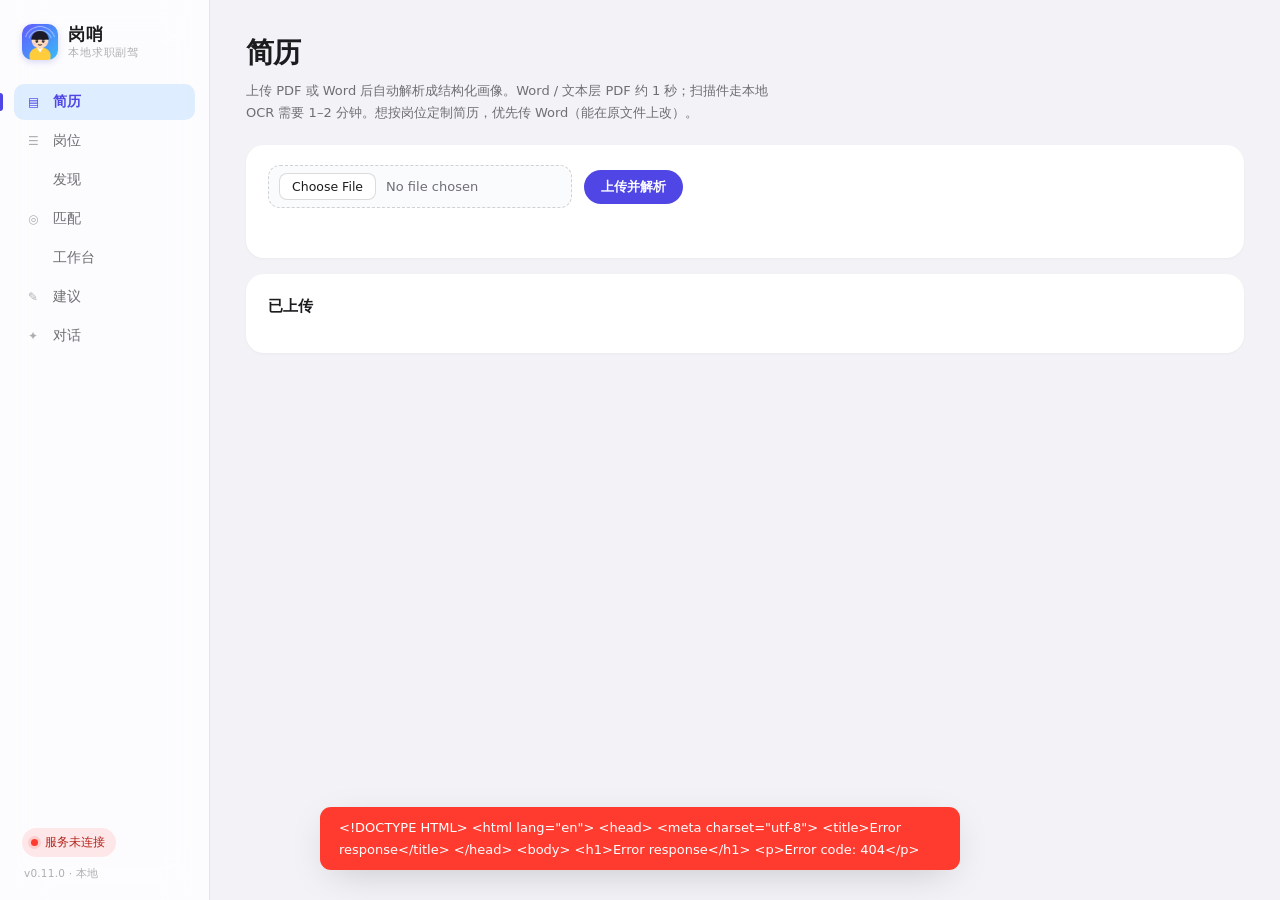
==== backend/static/index.html @ 279721a5 "feat: 改名「岗哨」，换品牌形象与配色 原来的「求职助手 / 本地求职 Agent」是功能说明不是名字，左下角还把构建标记 整行铺出来，看起来像调试输出漏到了界面上。这次是一次品牌收口。  一、名" ====
<!DOCTYPE html>
<html lang="zh-CN">
<head>
<meta charset="utf-8">
<meta name="viewport" content="width=device-width, initial-scale=1">
<title>岗哨 · 本地求职副驾</title>
<link rel="icon" href="./logo96.png" type="image/png">
<link rel="stylesheet" href="./style.css?v=20261026d">
</head>
<body>

<div class="app">

  <aside class="sidebar">
    <div class="brand">
      <img class="brand-logo" src="./logo96.png" alt="岗哨" width="36" height="36">
      <span class="brand-name">
        <span class="brand-text">岗哨</span>
        <span class="brand-sub">本地求职副驾</span>
      </span>
    </div>
    <nav class="tabs">
      <button class="tab active" data-view="resumes">简历</button>
      <button class="tab" data-view="jobs">岗位</button>
      <button class="tab" data-view="radar">发现</button>
      <button class="tab" data-view="match">匹配</button>
      <button class="tab" data-view="workbench">工作台</button>
      <button class="tab" data-view="review">建议</button>
      <button class="tab" data-view="chat">对话</button>
    </nav>
    <div class="sidebar-foot">
      <div class="health" id="health" title="本地服务与数据状态">检查中</div>
      <div class="ver" id="build-tag"></div>
    </div>
  </aside>

  <main>

    <!-- 简历 -->
    <section class="view active" id="view-resumes">
      <header class="page-head">
        <h1>简历</h1>
        <p>上传 PDF 或 Word 后自动解析成结构化画像。Word / 文本层 PDF 约 1 秒；扫描件走本地 OCR 需要 1–2 分钟。想按岗位定制简历，优先传 Word（能在原文件上改）。</p>
      </header>

      <div class="panel">
        <div class="row">
          <input type="file" id="resume-file" accept=".pdf,.docx">
          <button id="btn-upload" class="primary">上传并解析</button>
        </div>
        <p class="status" id="upload-status"></p>
      </div>

      <div class="panel">
        <div class="panel-head">
          <h2>已上传</h2>
          <span class="count" id="resume-count"></span>
        </div>
        <div class="list" id="resume-list"></div>
      </div>
    </section>

    <!-- 岗位 -->
    <section class="view" id="view-jobs">
      <header class="page-head">
        <h1>岗位</h1>
        <p>粘贴 JD 全文即可，<b>不需要安装任何扩展</b>。后端会抽取硬约束字段与必备/加分技能，并把站内推荐链接之类的页面噪声清掉。</p>
      </header>

      <div class="panel" id="jobs-onboard" hidden>
        <div class="panel-head">
          <h2>两种录入方式，选一种就行</h2>
        </div>
        <p class="hint"><b>不装扩展</b>：在招聘网站打开岗位详情页，Ctrl+A 全选 → Ctrl+C 复制 → 粘到下面。全程功能完整，只是每条岗位多两步操作。</p>
        <p class="hint"><b>装了扩展</b>：岗位页点一下自动抓取；还能把 HR 聊天记录自动同步到工作台，不用手动开面板。扩展只读页面，不会替你发送任何消息。</p>
        <div class="row" style="margin-top:12px">
          <button class="small" id="btn-onboard-ok">知道了，不再提示</button>
        </div>
      </div>

      <div class="panel">
        <textarea id="jd-text" rows="7" placeholder="粘贴岗位描述全文：岗位名称、城市、工作性质、职责与任职要求…"></textarea>
        <div class="row">
          <button id="btn-ingest" class="primary">解析并入库</button>
        </div>
        <p class="status" id="ingest-status"></p>
      </div>

      <div class="panel">
        <div class="panel-head">
          <h2>岗位库</h2>
          <span class="count" id="job-count"></span>
          <label class="sort-control">按哪份简历
            <select id="job-sort-resume">
              <option value="">不排序</option>
            </select>
          </label>
          <label class="sort-control">排序方式
            <select id="job-sort-mode">
              <option value="score">分数降序</option>
              <option value="decision">通过优先</option>
            </select>
          </label>
        </div>
        <div class="platform-bar" id="platform-bar"></div>
        <div class="list" id="job-list"></div>
      </div>
    </section>

    <!-- 发现：先判断进不进得去，再谈值不值得去 -->
    <section class="view" id="view-radar">
      <header class="page-head">
        <h1>发现</h1>
        <p>先按届别、学历、经验、通勤把你进不去的岗位整批摘掉，再在公司质量、技能匹配、距离三轴上排。所以这里第一批结果通常很少 —— 那说明的是采集方向，不是筛选坏了。</p>
      </header>

      <div id="radar-verdict"></div>

      <div class="panel auto-panel">
        <div class="panel-head"><h2>自动发现 / 消息监控</h2><span class="count">在浏览器扩展里</span></div>
        <div class="auto-grid">
          <div class="auto-item">
            <div class="auto-title">一键发现岗位</div>
            <p class="auto-desc">点浏览器工具栏的「求」→ 粘一次平台搜索结果页网址 → 「开始发现」。之后它会照下面这份关键词清单逐个搜索、翻页、入库，全程在后台标签页里跑。</p>
          </div>
          <div class="auto-item">
            <div class="auto-title">HR 消息监控</div>
            <p class="auto-desc">在同一个弹窗里填一次聊天页网址（如 <code>zhipin.com/web/geek/chat</code>），勾上「每 10 分钟检查」。只有 HR 真的发了新消息才弹通知——你自己发的不算。</p>
          </div>
        </div>
        <p class="hint">两件事都必须开一个后台标签页才能做：平台的消息和搜索结果都在登录态 + 客户端渲染之后的 DOM 里，没有可直接调用的接口。标签页不抢焦点，跑完自动关闭。</p>
      </div>

      <div class="panel" id="radar-plan-panel">
        <div class="panel-head">
          <h2>该搜什么</h2>
          <span class="count" id="radar-plan-stage"></span>
        </div>
        <div id="radar-plan-body"><div class="empty">加载中…</div></div>
      </div>

      <div class="panel">
        <div class="panel-head">
          <h2>候选池</h2>
          <span class="count" id="radar-count"></span>
          <label class="check" style="margin-left:auto">
            <input type="checkbox" id="radar-show-blocked"> 显示已排除
          </label>
        </div>
        <div class="list" id="radar-list"><div class="empty">加载中…</div></div>
      </div>

      <div class="panel">
        <div class="panel-head">
          <h2>筛选口径</h2>
          <span class="count">改完点保存，候选池立刻重排</span>
        </div>
        <div class="form-block">
          <span class="form-label">档位</span>
          <div class="form-controls">
            <label class="field">求职阶段
              <select id="radar-stage">
                <option value="internship">实习优先</option>
                <option value="campus">校招优先</option>
                <option value="both">两者都要</option>
              </select>
            </label>
            <label class="field">城市
              <input id="radar-cities" size="18" placeholder="佛山,广州">
            </label>
            <label class="field">届别
              <input id="radar-year" type="number" size="8" placeholder="2028">
            </label>
            <label class="field">学历
              <select id="radar-edu">
                <option value="本科">本科</option>
                <option value="大专">大专</option>
                <option value="硕士">硕士</option>
              </select>
            </label>
            <label class="check"><input type="checkbox" id="radar-outsourcing"> 接受外包</label>
          </div>
        </div>
        <div class="form-actions">
          <button id="btn-radar-save" class="primary">保存口径</button>
          <button id="btn-radar-refresh">重新扫描</button>
          <span class="hint" style="margin:0">届别与学历留空时自动取主简历的值。</span>
        </div>
        <p class="status" id="radar-status"></p>
      </div>
    </section>

    <!-- 匹配 -->
    <section class="view" id="view-match">
      <header class="page-head">
        <h1>匹配</h1>
        <p>硬约束（学历 / 城市 / 工作性质 / 必备技能）先过滤，通过的才排序。否决项不会被加分抵消。</p>
      </header>

      <div class="panel">
        <div class="form-block">
          <span class="form-label">条件</span>
          <div class="form-controls">
            <label class="field">简历
              <select id="match-resume"></select>
            </label>
            <label class="field">期望城市
              <input id="match-cities" placeholder="北京,杭州" size="14">
            </label>
          </div>
        </div>
        <div class="form-block">
          <span class="form-label">偏好</span>
          <div class="form-controls">
            <label class="check"><input type="checkbox" id="match-relocation"> 接受异地</label>
            <label class="check"><input type="checkbox" id="match-outsourcing" checked> 接受外包</label>
            <label class="check"><input type="checkbox" id="match-internship"> 接受实习</label>
            <label class="check"><input type="checkbox" id="match-rejected"> 显示被否决</label>
          </div>
        </div>
        <div class="form-actions">
          <button id="btn-match" class="primary">开始匹配</button>
          <button id="btn-relax">放宽约束看看</button>
          <span class="hint" style="margin:0">期望城市留空时，按简历推断的当前城市判断。</span>
        </div>
        <p class="status" id="match-status"></p>
      </div>
      <div id="advice-box"></div>
      <div id="cmp-panel"></div>
      <div id="match-result"></div>
      <div id="relax-result"></div>
    </section>

    <!-- 对话 -->
    <section class="view chat-view" id="view-chat">
      <div class="chat-shell">
        <header class="chat-top">
          <div class="chat-title">
            <span class="chat-title-main">求职对话</span>
            <span class="chat-title-sub" id="chat-conv-id">新对话</span>
          </div>
          <div class="chat-top-actions">
            <div class="hist-wrap">
              <button class="link-btn" id="btn-chat-history">历史会话</button>
              <div class="hist-menu" id="chat-history-menu"></div>
            </div>
            <button class="link-btn" id="btn-chat-new">＋ 新对话</button>
          </div>
        </header>

        <div class="chat-scroll" id="chat-scroll">
          <div class="chat-msgs" id="chat-msgs"></div>
          <div class="chat-empty" id="chat-empty">
            <img class="chat-empty-mark" src="./logo96.png" alt="">
            <h2>想找什么样的工作？</h2>
            <p>说方向、城市和偏好，我会挑简历、检索岗位、算匹配，再告诉你怎么改、去哪投。</p>
            <div class="chat-samples" id="chat-samples">
              <button data-sample="我想找 AI Agent 方向的后端开发，目标城市深圳">找 AI Agent 方向的后端岗</button>
              <button data-sample="看一下我现在的简历适合投什么岗位">看看我的简历适合投什么</button>
              <button data-sample="佛山有哪些 Java 后端岗位">佛山有哪些 Java 岗位</button>
              <button data-sample="我投这个方向还差什么">我投这个方向还差什么</button>
            </div>
          </div>
        </div>

        <div class="chat-composer">
          <div class="composer-box">
            <textarea id="chat-input" rows="1" placeholder="描述你想找的工作…"></textarea>
            <button id="btn-chat-send" class="send-btn" title="发送">↑</button>
          </div>
          <div class="composer-foot">Enter 发送 · Shift+Enter 换行 · 数据不出本机</div>
        </div>
      </div>
    </section>

    <!-- 工作台：一个岗位的所有动作都在这一页 -->
    <section class="view" id="view-workbench">
      <header class="page-head">
        <h1>岗位工作台</h1>
        <p>一个岗位的所有动作都在这一页：匹配结论、投递前判断、定制简历、沟通记录。</p>
      </header>

      <div class="panel">
        <div class="row wrap">
          <label class="field">选择岗位
            <select id="wb-job" style="min-width:280px"></select>
          </label>
          <label class="field">用哪份简历
            <select id="wb-resume" style="min-width:220px"></select>
          </label>
          <button id="btn-wb-load" class="primary">打开工作台</button>
        </div>
        <p class="status" id="wb-status"></p>
      </div>
      <div id="wb-stats-box"></div>
      <div id="wb-body"><div class="panel"><div class="empty">先选择一个岗位。</div></div></div>
    </section>

    <!-- 建议 -->
    <section class="view" id="view-review">
      <header class="page-head">
        <h1>建议</h1>
        <p>定向改写会复用匹配引擎算出的缺口。生成需要 20–40 秒，改写示例逐条通过事实核查，未通过的会明确标注。生成 Word 时只改文字，不重排你的版式。</p>
      </header>

      <div class="panel">
        <div class="row wrap">
          <label class="field">简历
            <select id="review-resume"></select>
          </label>
          <label class="field">目标岗位
            <select id="review-job">
              <option value="">不指定（普适体检）</option>
            </select>
          </label>
          <button id="btn-review" class="primary">生成建议</button>
        </div>
        <p class="status" id="review-status"></p>
      </div>
      <div id="review-result"></div>
    </section>

  </main>
</div>

<div class="toast" id="toast"></div>
<script src="./app.js?v=20261026d"></script>
</body>
</html>
---- backend/static/style.css ----
/* 求职助手 · 界面样式
   单用户本地工具：信息密度优先，但层次必须清楚 ——
   输入区弱化、结果区强化、状态用颜色编码，扫一眼就知道看哪里。 */

:root {
  /* iOS 系统色板：grouped background / separator / label / secondaryLabel */
  --bg: #f2f2f7;
  --card: #ffffff;
  --line: rgba(60, 60, 67, .10);
  --line-strong: rgba(60, 60, 67, .18);
  --text: #1c1c1e;
  --muted: #6e6e73;
  --faint: #aeaeb2;

  /* 品牌主色：靛蓝 → 亮紫，取自 logo 底板的渐变起点。
     原来是 iOS systemBlue，干净但没有任何识别度 —— 换掉之后
     按钮、链接、选中态与图标是同一个色系，界面才像一个产品而不是一套组件 */
  --primary: #4f46e5;
  --primary-dark: #4338ca;
  --primary-weak: rgba(79, 70, 229, .10);
  --primary-grad: linear-gradient(180deg, #635bff, #4f46e5);

  --ok: #34c759;
  --ok-weak: rgba(52, 199, 89, .13);
  --warn: #ff9500;
  --warn-weak: rgba(255, 149, 0, .13);
  --danger: #ff3b30;
  --danger-weak: rgba(255, 59, 48, .11);

  /* iOS 圆角比常规 Web 更大；阴影几乎不可见，层次靠底色差 */
  --radius: 18px;
  --radius-s: 12px;
  --shadow-s: 0 0 0 rgba(0, 0, 0, 0);
  --shadow: 0 2px 8px rgba(0, 0, 0, .04);
  --shadow-pop: 0 10px 40px -12px rgba(0, 0, 0, .22);
}

* { box-sizing: border-box; }

html, body { height: 100%; }

body {
  margin: 0;
  /* iOS grouped background 是干净的纯色，不做氛围渐变 */
  background: var(--bg);
  color: var(--text);
  font-family: -apple-system, BlinkMacSystemFont, "SF Pro Text", system-ui,
    "PingFang SC", "Microsoft YaHei", sans-serif;
  font-size: 14px;
  line-height: 1.65;
  -webkit-font-smoothing: antialiased;
}

::selection { background: rgba(99, 91, 255, .18); }

/* 细滚动条：内容区常滚动，粗滚动条很占视觉 */
::-webkit-scrollbar { width: 9px; height: 9px; }
::-webkit-scrollbar-thumb { background: #cfd2d9; border-radius: 8px; border: 2px solid transparent; background-clip: content-box; }
::-webkit-scrollbar-thumb:hover { background: #b9bdc6; border: 2px solid transparent; background-clip: content-box; }
::-webkit-scrollbar-track { background: transparent; }

/* ---------- 骨架：左侧导航 + 右侧内容 ---------- */

.app { display: flex; min-height: 100%; }

.sidebar {
  width: 210px;
  flex-shrink: 0;
  padding: 24px 14px 18px;
  /* iOS 侧栏：半透明 + 背景模糊，滚动时内容从下面透过去 */
  background: rgba(255, 255, 255, .78);
  backdrop-filter: saturate(180%) blur(20px);
  -webkit-backdrop-filter: saturate(180%) blur(20px);
  border-right: 0.5px solid rgba(60, 60, 67, .12);
  display: flex;
  flex-direction: column;
  position: sticky;
  top: 0;
  height: 100vh;
}

.brand { display: flex; align-items: center; gap: 10px; padding: 0 8px 6px; }

/* 品牌图标是脚本画的 PNG（scripts/make_brand.py），不是字体图标：
   小尺寸下 4 倍超采样导出的边缘比任何 icon font 都干净，
   而且换配色只改脚本里的两个常量 */
.brand-logo {
  width: 36px; height: 36px;
  border-radius: 10px;
  flex-shrink: 0;
  box-shadow: 0 2px 6px rgba(80, 70, 200, .22);
}

.brand-name { display: flex; flex-direction: column; line-height: 1.25; }
.brand-text {
  font-weight: 700;
  font-size: 16.5px;
  letter-spacing: .04em;
  color: var(--text);
}
.brand-sub {
  font-size: 10.5px;
  color: var(--faint);
  letter-spacing: .08em;
}

.tabs { display: flex; flex-direction: column; gap: 3px; margin-top: 18px; }

.tab {
  position: relative;
  border: 0;
  background: transparent;
  color: var(--muted);
  padding: 9px 12px 9px 14px;
  border-radius: 10px;
  font-size: 13.5px;
  font-family: inherit;
  text-align: left;
  cursor: pointer;
  transition: background .13s, color .13s;
}
.tab::before {
  content: "";
  display: inline-block;
  width: 16px;
  margin-right: 9px;
  color: var(--faint);
  font-size: 12px;
  transition: color .13s;
}
.tab[data-view="resumes"]::before { content: "▤"; }
.tab[data-view="jobs"]::before { content: "☰"; }
.tab[data-view="match"]::before { content: "◎"; }
.tab[data-view="review"]::before { content: "✎"; }
.tab[data-view="chat"]::before { content: "✦"; }

.tab:hover { background: rgba(0, 0, 0, .045); color: var(--text); }
.tab:hover::before { color: var(--muted); }
.tab.active { background: rgba(0, 122, 255, .12); color: var(--primary); font-weight: 600; }
.tab.active::before { color: var(--primary); }
/* 左侧细指示条：当前视图在余光里也能认出来 */
.tab.active::after {
  content: "";
  position: absolute;
  left: -14px; top: 50%;
  transform: translateY(-50%);
  width: 3px; height: 18px;
  border-radius: 0 3px 3px 0;
  background: var(--primary);
}

.sidebar-foot { margin-top: auto; padding: 0 8px; }
/* 状态改成 pill：原来是一行裸文字 + 一个点，和上面的导航比显得没做完。
   加浅色底之后它变成"控件"，而不是"没排完版的文本" */
.health {
  display: inline-flex; align-items: center; gap: 7px;
  font-size: 11.5px;
  color: var(--muted);
  padding: 5px 11px 5px 9px;
  border-radius: 999px;
  background: rgba(120, 120, 128, .09);
  cursor: default;
  transition: background .2s, color .2s;
}
.health::before {
  content: "";
  width: 7px; height: 7px; border-radius: 50%;
  background: var(--faint);
  flex-shrink: 0;
  transition: background .2s, box-shadow .2s;
}
.health.ok { color: #1c7a3d; background: rgba(52, 199, 89, .12); }
.health.ok::before {
  background: var(--ok);
  box-shadow: 0 0 0 3px rgba(52, 199, 89, .16);
}
.health.bad { color: #b3261e; background: var(--danger-weak); }
.health.bad::before { background: var(--danger); box-shadow: 0 0 0 3px rgba(255, 59, 48, .14); }

/* 版本号只留 "v0.10.0 · 本地"，完整构建标记放进 title。
   之前把 "2026-10-26a · 一键发现 + 消息监控" 整行铺在左下角，
   看起来像调试输出泄漏到了界面上 */
.ver { color: var(--faint); font-size: 10.5px; margin-top: 8px; padding-left: 2px; letter-spacing: .02em; }

main {
  flex: 1;
  min-width: 0;
  padding: 30px 36px 72px;
}

/* 超宽屏下把整个应用居中，而不是让内容贴左、右侧留一大片空白 */
.app { max-width: 1720px; margin: 0 auto; }

/* ---------- 页面标题 ---------- */

.page-head { margin-bottom: 22px; }
.page-head h1 {
  /* iOS Large Title：大、粗、紧字距 */
  margin: 0 0 4px;
  font-size: 28px;
  font-weight: 700;
  letter-spacing: -.02em;
}
.page-head p { margin: 0; color: var(--muted); font-size: 13px; max-width: 64ch; }

.view { display: none; }
.view.active { display: block; animation: view-in .18s ease; }
@keyframes view-in { from { opacity: 0; transform: translateY(3px); } }

/* ---------- 卡片 ---------- */

.panel {
  /* iOS 卡片：纯白、大圆角、无边框、阴影浅到几乎看不见 */
  background: var(--card);
  border: none;
  border-radius: var(--radius);
  padding: 20px 22px;
  margin-bottom: 16px;
  box-shadow: 0 1px 3px rgba(0, 0, 0, .04);
}

.panel-head { display: flex; align-items: center; gap: 12px; margin-bottom: 14px; flex-wrap: wrap; }
.panel-head h2 { margin: 0; font-size: 15px; font-weight: 600; }
.panel-head .count { margin-left: auto; }

.sort-control {
  display: flex; align-items: center; gap: 7px;
  font-size: 12px; color: var(--muted);
}
.sort-control select { min-width: 0; padding: 5px 9px; font-size: 12px; border-radius: 8px; }

.count { color: var(--faint); font-weight: 400; font-size: 12px; }

.hint { color: var(--muted); font-size: 12.5px; margin: 10px 0 0; }
.status { font-size: 13px; margin: 12px 0 0; min-height: 18px; color: var(--muted); }
.status.error { color: var(--danger); }
.status.busy { color: var(--primary); }
.status.done { color: var(--ok); }

/* ---------- 表单 ---------- */

.row { display: flex; gap: 12px; align-items: center; }
.row.wrap { flex-wrap: wrap; row-gap: 10px; }

/* 分组表单：条件 / 偏好 / 操作各占一行，左侧竖排小标题 */
.form-block {
  display: flex;
  align-items: flex-start;
  gap: 14px;
  padding: 10px 0;
}
.form-block + .form-block { border-top: 1px dashed var(--line); }
.form-label {
  flex: none;
  width: 34px;
  font-size: 12px;
  color: var(--faint);
  font-weight: 550;
  padding-top: 24px;
  letter-spacing: .06em;
}
.form-controls { display: flex; gap: 12px; flex-wrap: wrap; align-items: flex-end; }
.form-actions {
  display: flex;
  align-items: center;
  gap: 10px;
  flex-wrap: wrap;
  padding-top: 14px;
  border-top: 1px dashed var(--line);
}

.field {
  display: flex; flex-direction: column; gap: 5px;
  font-size: 12px; color: var(--muted);
}

select, input[type="text"], input[type="file"], textarea {
  font-family: inherit;
  font-size: 13px;
  color: var(--text);
  background: #fff;
  border: 0.5px solid rgba(60, 60, 67, .22);
  border-radius: var(--radius-s);
  padding: 9px 12px;
  transition: border-color .13s, box-shadow .13s;
}
select:focus, input:focus, textarea:focus {
  outline: none;
  border-color: var(--primary);
  box-shadow: 0 0 0 3.5px rgba(0, 122, 255, .18);
}

textarea { width: 100%; resize: vertical; line-height: 1.7; }
select { min-width: 168px; cursor: pointer; }

/* 文件输入：把原生按钮整形成与主按钮协调的样子 */
input[type="file"] {
  border-style: dashed;
  background: #fafbfd;
  padding: 7px 10px;
  color: var(--muted);
  cursor: pointer;
}
input[type="file"]::file-selector-button {
  font-family: inherit;
  font-size: 12.5px;
  padding: 5px 12px;
  margin-right: 10px;
  border: 1px solid var(--line-strong);
  border-radius: 8px;
  background: #fff;
  color: var(--text);
  cursor: pointer;
  transition: background .12s;
}
input[type="file"]::file-selector-button:hover { background: #f4f5f8; }

/* 复选框 → 选中态填充的切换片 */
.check {
  display: inline-flex; align-items: center; gap: 7px;
  font-size: 13px; color: var(--muted);
  padding: 8px 13px;
  border: 1px solid var(--line);
  border-radius: 999px;
  background: #fafbfd;
  cursor: pointer;
  user-select: none;
  transition: all .13s;
}
.check:hover { border-color: var(--line-strong); color: var(--text); }
.check input { margin: 0; accent-color: var(--primary); }
.check:has(input:checked) {
  background: var(--primary-weak);
  border-color: rgba(0, 122, 255, .35);
  color: var(--primary-dark);
  font-weight: 500;
}

button {
  font-family: inherit;
  font-size: 13px;
  padding: 8px 17px;
  /* iOS secondary button：胶囊、灰底、无边框 */
  border-radius: 999px;
  border: none;
  background: rgba(120, 120, 128, .12);
  color: var(--primary);
  font-weight: 500;
  cursor: pointer;
  transition: background .13s, transform .06s;
}
button:hover:not(:disabled) { background: rgba(120, 120, 128, .18); }
button:active:not(:disabled) { transform: scale(.97); }
button:focus-visible, .tab:focus-visible, .check:focus-within {
  outline: 2px solid rgba(0, 122, 255, .45);
  outline-offset: 2px;
}
button.primary {
  /* iOS filled button：systemBlue 填充胶囊，无阴影无渐变光晕 */
  background: var(--primary);
  color: #fff;
  font-weight: 600;
}
button.primary:hover:not(:disabled) {
  background: var(--primary-dark);
}
button:disabled { opacity: .45; cursor: not-allowed; }
button.small { padding: 5px 13px; font-size: 12px; }
button.danger { color: var(--danger); }
button.danger:hover:not(:disabled) { background: var(--danger-weak); }

/* ---------- 平台分类 ---------- */

.platform-bar {
  display: flex;
  gap: 8px;
  flex-wrap: wrap;
  margin-bottom: 12px;
}
.plat-chip {
  display: inline-flex;
  align-items: center;
  gap: 6px;
  padding: 5px 12px;
  border-radius: 999px;
  border: 1px solid var(--line);
  background: #fafbfd;
  color: var(--muted);
  font-size: 12.5px;
}
.plat-chip:hover { border-color: var(--line-strong); color: var(--text); background: #fff; }
.plat-chip.active {
  background: var(--primary-weak);
  border-color: rgba(0, 122, 255, .35);
  color: var(--primary-dark);
  font-weight: 550;
}
.plat-chip .n {
  font-size: 11px;
  color: var(--faint);
  font-variant-numeric: tabular-nums;
}
.plat-chip.active .n { color: var(--primary); }

/* 平台徽章：靠颜色区分来源，不用读字也能扫出来 */
.badge.plat { border: 1px solid transparent; }
.badge.plat.boss { background: #e8f3ff; color: #1069c8; border-color: #cfe5fb; }
.badge.plat.liepin { background: #fff0e6; color: #b8560f; border-color: #fbdcc7; }
.badge.plat.zhaopin { background: #e9f7ec; color: #1c7a3d; border-color: #d2ecd9; }
.badge.plat.manual { background: #f1f2f5; color: #6b7078; border-color: #e3e5ea; }

/* ---------- 列表 ---------- */

.list { display: flex; flex-direction: column; gap: 9px; }

.item {
  /* iOS 分组列表行：白底、无边框，跟卡片融为一体，靠分隔线区隔 */
  border: none;
  border-radius: var(--radius-s);
  padding: 13px 15px;
  background: transparent;
  transition: background .13s;
}
.item:hover {
  background: rgba(0, 0, 0, .028);
}

.item-row { display: flex; gap: 12px; align-items: flex-start; }

.item-main { flex: 1; min-width: 0; }

.item-title {
  font-weight: 550;
  display: flex;
  align-items: center;
  gap: 8px;
  flex-wrap: wrap;
  margin-bottom: 4px;
}

.item-meta { color: var(--muted); font-size: 12.5px; }
.item-actions { display: flex; gap: 6px; flex-shrink: 0; align-items: center; }

.badge {
  display: inline-block;
  font-size: 11px;
  padding: 2px 9px;
  border-radius: 999px;
  background: rgba(120, 120, 128, .12);
  color: var(--muted);
  font-weight: 500;
  white-space: nowrap;
}
.badge.ok { background: var(--ok-weak); color: var(--ok); }
.badge.warn { background: var(--warn-weak); color: var(--warn); }
.badge.bad { background: var(--danger-weak); color: var(--danger); }
.badge.info { background: var(--primary-weak); color: var(--primary-dark); }

.empty {
  color: var(--faint);
  font-size: 13px;
  padding: 30px 14px;
  text-align: center;
  border: 1px dashed var(--line-strong);
  border-radius: var(--radius-s);
  background: #fafbfd;
}

/* ---------- 简历展开 ---------- */

.resume-toggle {
  border: 0; background: transparent; padding: 0;
  color: var(--primary); font-size: 12.5px; cursor: pointer;
  font-family: inherit;
}
.resume-toggle:hover { text-decoration: underline; }

.resume-body { display: none; margin-top: 13px; border-top: 1px dashed var(--line); padding-top: 13px; }
.resume-body.open { display: block; }

.kv {
  display: grid;
  grid-template-columns: repeat(auto-fill, minmax(130px, 1fr));
  gap: 9px 14px;
  margin-bottom: 6px;
  background: #fafbfd;
  border: 1px solid var(--line);
  border-radius: var(--radius-s);
  padding: 11px 14px;
}
.kv-item { font-size: 12.5px; }
.kv-item .k { color: var(--faint); display: block; font-size: 11px; letter-spacing: .03em; }
.kv-item .v { color: var(--text); font-weight: 500; }

.sec-title {
  font-size: 11.5px;
  color: var(--faint);
  margin: 16px 0 7px;
  letter-spacing: .05em;
  font-weight: 550;
}

.timeline { display: flex; flex-direction: column; gap: 10px; }
.tl-item {
  border-left: 2px solid #dfe2e8;
  padding-left: 12px;
  font-size: 13px;
  position: relative;
}
.tl-item::before {
  content: "";
  position: absolute;
  left: -5px; top: 7px;
  width: 8px; height: 8px;
  border-radius: 50%;
  background: #fff;
  border: 2px solid var(--primary);
}
.tl-head { font-weight: 550; }
.tl-meta { color: var(--muted); font-size: 12px; }
.tl-list { margin: 5px 0 0; padding-left: 16px; color: var(--muted); font-size: 12.5px; }
.tl-list li { margin: 2px 0; }

.chips { display: flex; flex-wrap: wrap; gap: 6px; }
.chip {
  display: inline-block;
  padding: 2px 10px;
  border-radius: 999px;
  background: #f4f5f8;
  border: 1px solid var(--line);
  font-size: 12px;
  color: #3d4148;
}
/* 抽取出的"技能"常常是一整句要求，不截断会把卡片撑成两三行 */
.chip-clip {
  max-width: 260px;
  overflow: hidden;
  text-overflow: ellipsis;
  white-space: nowrap;
  vertical-align: bottom;
}

.raw-text {
  margin: 0;
  padding: 13px 15px;
  max-height: 280px;
  overflow: auto;
  background: #fafbfd;
  border: 1px solid var(--line);
  border-radius: var(--radius-s);
  font-family: ui-monospace, Consolas, monospace;
  font-size: 12px;
  line-height: 1.75;
  white-space: pre-wrap;
  word-break: break-word;
}

/* ---------- 匹配结果 ---------- */

.summary-bar {
  display: flex;
  gap: 10px;
  flex-wrap: wrap;
  margin-bottom: 16px;
}
.summary-item {
  flex: 1;
  min-width: 110px;
  background: var(--card);
  border: 1px solid var(--line);
  border-radius: var(--radius);
  padding: 13px 16px 11px;
  box-shadow: var(--shadow);
  border-top-width: 3px;
}
.summary-item .n { font-size: 22px; font-weight: 650; line-height: 1.2; font-variant-numeric: tabular-nums; }
.summary-item .t { color: var(--muted); font-size: 12px; }
.summary-item.pass { border-top-color: var(--ok); }
.summary-item.pass .n { color: var(--ok); }
.summary-item.confirm { border-top-color: var(--warn); }
.summary-item.confirm .n { color: var(--warn); }
.summary-item.reject { border-top-color: var(--danger); }
.summary-item.reject .n { color: var(--danger); }
.summary-item.plain { border-top-color: var(--line-strong); }

.result-group { margin-bottom: 18px; }
.group-title {
  font-size: 12px;
  color: var(--faint);
  margin: 0 0 8px;
  letter-spacing: .04em;
  font-weight: 550;
}

/* 否决组默认收起，点开才铺开卡片 */
.group-details > summary {
  cursor: pointer;
  list-style: none;
  padding: 9px 13px;
  border: 1px dashed var(--line-strong);
  border-radius: var(--radius-s);
  background: #fafbfd;
  margin-bottom: 9px;
  color: var(--muted);
  font-size: 12.5px;
  transition: all .13s;
}
.group-details > summary::-webkit-details-marker { display: none; }
.group-details > summary::before { content: "▸ "; color: var(--faint); }
.group-details[open] > summary::before { content: "▾ "; }
.group-details > summary:hover { border-color: #c4c8d0; color: var(--text); background: #fff; }

.match-card {
  background: var(--card);
  border: 1px solid var(--line);
  border-left-width: 3px;
  border-radius: var(--radius-s);
  padding: 14px 16px;
  margin-bottom: 9px;
  box-shadow: var(--shadow-s);
  transition: box-shadow .13s, transform .13s;
}
.match-card:hover { box-shadow: var(--shadow); transform: translateY(-1px); }
.match-card.pass { border-left-color: var(--ok); }
.match-card.confirm { border-left-color: var(--warn); }
.match-card.reject { border-left-color: var(--danger); }

.match-head {
  display: flex;
  align-items: center;
  gap: 10px;
  flex-wrap: wrap;
  margin-bottom: 8px;
}

.match-title { font-weight: 600; font-size: 14px; }
.score {
  margin-left: auto;
  font-variant-numeric: tabular-nums;
  font-size: 13px;
  font-weight: 650;
  color: var(--primary-dark);
  background: var(--primary-weak);
  border-radius: 999px;
  padding: 2px 11px;
}

.reason-list {
  margin: 0;
  padding: 0;
  list-style: none;
  color: var(--muted);
  font-size: 12.5px;
}
.reason-list li { padding: 2.5px 0 2.5px 13px; position: relative; }
.reason-list li::before {
  content: "";
  position: absolute; left: 0; top: 11px;
  width: 4px; height: 4px; border-radius: 50%;
  background: #c8ccd4;
}

.missed { color: var(--danger); }
.ok-text { color: var(--ok); font-weight: 500; }

.jd-actions { margin-top: 10px; }

.link-btn {
  border: 0;
  background: transparent;
  padding: 0;
  color: var(--primary);
  font: inherit;
  font-size: 12.5px;
  cursor: pointer;
  font-family: inherit;
}
.link-btn:hover { text-decoration: underline; }
.link-btn:disabled { color: var(--faint); cursor: default; text-decoration: none; }

.jd-body { display: none; margin-top: 10px; }
.jd-body.open { display: block; }

.jd-meta { display: flex; align-items: center; gap: 10px; flex-wrap: wrap; margin-bottom: 8px; }
.jd-link { color: var(--primary); font-size: 12.5px; text-decoration: none; }
.jd-link:hover { text-decoration: underline; }

.jd-skills {
  display: flex; flex-wrap: wrap; align-items: center; gap: 6px;
  margin-bottom: 8px; font-size: 12px;
}
.skill-label { color: var(--faint); font-size: 11.5px; }
.skill-chip {
  display: inline-block;
  padding: 2px 10px;
  border-radius: 999px;
  background: var(--primary-weak);
  border: 1px solid rgba(0, 122, 255, .18);
  color: var(--primary-dark);
  font-size: 12px;
}

/* ---------- 定制简历结果 ---------- */

.jd-actions { display: flex; align-items: center; gap: 8px; flex-wrap: wrap; }
.act-sep { color: var(--faint); font-size: 11px; }

.tailor-body { display: none; margin-top: 10px; }
.tailor-body.open { display: block; }

.tailor-loading {
  padding: 12px 14px;
  background: var(--primary-weak);
  border-radius: var(--radius-s);
  font-size: 12.5px;
  color: var(--primary-dark);
}

.tailor-panel {
  border-top: 1px dashed var(--line);
  padding-top: 12px;
}
.tailor-head {
  display: flex;
  align-items: center;
  gap: 8px;
  flex-wrap: wrap;
  margin-bottom: 6px;
}
.tailor-title { font-size: 13px; font-weight: 600; }
.tailor-head .count { margin-left: auto; }
.tailor-download {
  font-size: 12.5px;
  font-weight: 550;
  color: var(--primary);
  text-decoration: none;
  border: 1px solid rgba(0, 122, 255, .3);
  background: var(--primary-weak);
  padding: 3px 11px;
  border-radius: 999px;
}
.tailor-download:hover { background: #e2e9fd; }

.tailor-note { margin: 0 0 10px; font-size: 12px; color: var(--muted); }

.tailor-diff {
  border: 1px solid var(--line);
  border-radius: var(--radius-s);
  padding: 9px 12px;
  margin-bottom: 8px;
  background: #fdfdfe;
}
.diff-row { display: flex; gap: 9px; align-items: flex-start; font-size: 12.5px; line-height: 1.7; }
.diff-tag {
  flex: none;
  width: 30px;
  font-size: 10.5px;
  color: var(--faint);
  padding-top: 2px;
  letter-spacing: .04em;
}
.diff-tag.after { color: var(--ok); }
.diff-before { color: var(--faint); text-decoration: line-through; text-decoration-color: #cfd3da; }
.diff-after { color: var(--text); }
.diff-why {
  margin-top: 4px;
  padding-left: 39px;
  font-size: 11.5px;
  color: var(--faint);
}

.tailor-rejected { margin-top: 10px; }
.rej-row {
  display: flex;
  gap: 10px;
  font-size: 12px;
  padding: 4px 0;
  border-top: 1px dashed var(--line);
}
.rej-why { color: var(--warn); flex: none; max-width: 62%; }
.rej-text { color: var(--faint); overflow: hidden; text-overflow: ellipsis; white-space: nowrap; }

.tailor-empty {
  padding: 10px 12px;
  background: #fafbfd;
  border: 1px dashed var(--line-strong);
  border-radius: var(--radius-s);
  font-size: 12.5px;
  color: var(--muted);
}

.jd-text {
  margin: 0;
  padding: 13px 15px;
  max-height: 340px;
  overflow: auto;
  background: #fafbfd;
  border: 1px solid var(--line);
  border-radius: var(--radius-s);
  font-family: inherit;
  font-size: 13px;
  line-height: 1.75;
  white-space: pre-wrap;
  word-break: break-word;
}

/* ---------- 建议 ---------- */

.result-head { margin-bottom: 12px; }
.result-title { font-size: 15px; font-weight: 600; }
.result-title .count { margin-left: 8px; font-weight: 400; }

.suggestion {
  background: var(--card);
  border: 1px solid var(--line);
  border-left-width: 3px;
  border-radius: var(--radius-s);
  padding: 15px 17px;
  margin-bottom: 10px;
  box-shadow: var(--shadow-s);
}
.suggestion.passed { border-left-color: var(--ok); }
.suggestion.flagged { border-left-color: var(--warn); }

.sg-head { display: flex; align-items: center; gap: 8px; flex-wrap: wrap; margin-bottom: 8px; }
.sg-problem { margin: 0 0 8px; font-size: 13.5px; }

.sg-block {
  margin: 8px 0 0;
  padding: 10px 13px;
  background: #fafbfd;
  border-radius: 9px;
  font-size: 13px;
}
.sg-block .label { color: var(--faint); font-size: 11px; display: block; margin-bottom: 3px; letter-spacing: .03em; }
.sg-block.issue { background: var(--warn-weak); }

/* ---------- 对话（DeepSeek 式：消息铺排 + 底部固定输入） ---------- */

.chat-view.active {
  display: flex;
  flex-direction: column;
  /* 撑满视口：聊天页不该像表单页那样滚动整页 */
  height: calc(100vh - 30px - 30px);
  margin-bottom: -72px;
}

.chat-shell {
  display: flex;
  flex-direction: column;
  flex: 1;
  min-height: 0;
}

.chat-top {
  flex: none;
  display: flex;
  align-items: center;
  gap: 12px;
  padding: 0 2px 12px;
  border-bottom: 1px solid var(--line);
}
.chat-title { display: flex; align-items: baseline; gap: 10px; min-width: 0; }
.chat-title-main { font-size: 15px; font-weight: 600; }
.chat-title-sub {
  font-size: 12px;
  color: var(--faint);
  white-space: nowrap;
  overflow: hidden;
  text-overflow: ellipsis;
}
.chat-top-actions {
  margin-left: auto;
  display: flex;
  align-items: center;
  gap: 16px;
}
.chat-top-actions .link-btn { font-size: 12.5px; }

/* 历史会话下拉 */
.hist-wrap { position: relative; }
.hist-menu {
  display: none;
  position: absolute;
  right: 0;
  top: calc(100% + 8px);
  width: 300px;
  max-height: 340px;
  overflow-y: auto;
  background: var(--card);
  border: 1px solid var(--line);
  border-radius: var(--radius-s);
  box-shadow: var(--shadow-pop);
  padding: 6px;
  z-index: 30;
}
.hist-menu.open { display: block; }
.hist-item {
  display: flex;
  flex-direction: column;
  align-items: flex-start;
  gap: 2px;
  width: 100%;
  border: 0;
  background: transparent;
  padding: 8px 10px;
  border-radius: 8px;
  text-align: left;
  cursor: pointer;
}
.hist-item:hover { background: #f4f5f8; }
.hist-title {
  font-size: 13px;
  color: var(--text);
  max-width: 100%;
  overflow: hidden;
  text-overflow: ellipsis;
  white-space: nowrap;
}
.hist-meta { font-size: 11px; color: var(--faint); }
.hist-empty { padding: 14px 10px; text-align: center; font-size: 12.5px; color: var(--faint); }

.chat-scroll {
  flex: 1;
  min-height: 0;
  overflow-y: auto;
  scroll-behavior: smooth;
}

.chat-msgs {
  max-width: 860px;
  margin: 0 auto;
  padding: 26px 0 36px;
  display: flex;
  flex-direction: column;
  gap: 26px;
}

/* 用户消息：右侧浅底气泡 */
.msg-user { display: flex; justify-content: flex-end; }
.msg-user .bubble {
  max-width: 78%;
  background: #eceff5;
  color: var(--text);
  padding: 10px 15px;
  border-radius: 16px 16px 4px 16px;
  font-size: 14px;
  line-height: 1.7;
  word-break: break-word;
}

/* 助手消息：不套气泡，直接铺在页面上（长回答读起来才不憋） */
.msg-assistant { display: block; }
.msg-head {
  display: flex;
  align-items: center;
  gap: 8px;
  margin-bottom: 7px;
}
.msg-mark {
  width: 22px; height: 22px;
  border-radius: 7px;
  display: block;
  flex: none;
}
.msg-role { font-size: 12.5px; font-weight: 600; color: var(--muted); }
.msg-body { font-size: 14px; line-height: 1.85; color: var(--text); }
.msg-body p { margin: 0 0 10px; }
.msg-text { white-space: normal; }

/* 执行过程：折叠起来，要看看得见，不看也不占地方 */
.chat-trace {
  margin: 0 0 12px;
  border: 1px solid var(--line);
  border-radius: 10px;
  background: #fafbfd;
  overflow: hidden;
}
.chat-trace > summary {
  list-style: none;
  cursor: pointer;
  padding: 8px 12px;
  font-size: 12.5px;
  color: var(--muted);
  display: flex;
  align-items: center;
  gap: 8px;
  user-select: none;
}
.chat-trace > summary::-webkit-details-marker { display: none; }
.chat-trace > summary::after {
  content: "⌄";
  margin-left: auto;
  color: var(--faint);
  font-size: 12px;
  transition: transform .15s;
}
.chat-trace[open] > summary::after { transform: rotate(180deg); }
.chat-trace > summary:hover { color: var(--text); background: #f5f6f9; }

.trace-spin {
  width: 7px; height: 7px;
  border-radius: 50%;
  background: var(--primary);
  animation: pulse 1s infinite;
  flex: none;
}

.chat-trace ol {
  margin: 0;
  padding: 4px 14px 12px 30px;
  font-size: 12.5px;
  color: var(--muted);
  line-height: 1.9;
}
.chat-trace li::marker { color: var(--faint); font-variant-numeric: tabular-nums; }

.chat-reply a, .apply-link {
  color: var(--primary);
  font-weight: 550;
  text-decoration: none;
  white-space: nowrap;
}
.chat-reply a:hover, .apply-link:hover { text-decoration: underline; }

.chat-jobs { display: flex; flex-direction: column; gap: 9px; margin-top: 14px; }
.chat-job {
  background: var(--card);
  border: 1px solid var(--line);
  border-radius: 12px;
  padding: 11px 14px;
  transition: border-color .13s, box-shadow .13s;
}
.chat-job:hover { border-color: #ccd0d8; box-shadow: var(--shadow-s); }
.chat-job-head { display: flex; align-items: center; gap: 8px; flex-wrap: wrap; }
.job-name-text { font-weight: 600; font-size: 13.5px; }
.apply-link { margin-left: auto; font-size: 12.5px; }

.msg-actions {
  display: flex;
  gap: 14px;
  margin-top: 10px;
  opacity: 0;
  transition: opacity .13s;
}
.msg-assistant:hover .msg-actions { opacity: 1; }
.msg-actions button {
  border: 0;
  background: transparent;
  padding: 0;
  color: var(--faint);
  font-size: 12px;
  cursor: pointer;
  font-family: inherit;
}
.msg-actions button:hover { color: var(--primary); }

/* 空状态：居中欢迎 + 示例问题 */
.chat-empty {
  max-width: 620px;
  margin: 0 auto;
  padding: 6vh 16px 0;
  text-align: center;
}
.chat-empty-mark {
  width: 52px; height: 52px;
  margin: 0 auto 16px;
  display: block;
  border-radius: 15px;
  box-shadow: 0 10px 24px -10px rgba(79, 70, 229, .55);
}
.chat-empty h2 { margin: 0 0 8px; font-size: 19px; font-weight: 650; }
.chat-empty p { margin: 0 auto 24px; color: var(--muted); font-size: 13.5px; max-width: 46ch; }

.chat-samples {
  display: grid;
  grid-template-columns: 1fr 1fr;
  gap: 10px;
}
.chat-samples button {
  text-align: left;
  padding: 12px 14px;
  border-radius: 12px;
  border: 1px solid var(--line);
  background: var(--card);
  color: var(--text);
  font-size: 13px;
  box-shadow: var(--shadow-s);
}
.chat-samples button:hover { border-color: #c9ccd4; box-shadow: var(--shadow); }

/* 底部输入：粘在聊天区底部，不随消息滚走 */
.chat-composer {
  flex: none;
  padding: 10px 0 4px;
  background: linear-gradient(180deg, rgba(245, 246, 248, 0), var(--bg) 40%);
}

.composer-box {
  max-width: 860px;
  margin: 0 auto;
  display: flex;
  align-items: flex-end;
  gap: 8px;
  background: var(--card);
  border: 1px solid var(--line-strong);
  border-radius: 18px;
  padding: 8px 8px 8px 14px;
  box-shadow: var(--shadow);
  transition: border-color .13s, box-shadow .13s;
}
.composer-box:focus-within {
  border-color: rgba(0, 122, 255, .55);
  box-shadow: 0 0 0 3px rgba(0, 122, 255, .1), var(--shadow);
}
.composer-box textarea {
  flex: 1;
  min-width: 0;
  border: 0;
  padding: 6px 0;
  background: transparent;
  font-size: 14px;
  line-height: 1.6;
  max-height: 150px;
  overflow-y: auto;
  resize: none;
}
.composer-box textarea:focus { box-shadow: none; }

.send-btn {
  flex: none;
  width: 34px; height: 34px;
  padding: 0;
  border: 0;
  border-radius: 50%;
  background: var(--primary-grad);
  color: #fff;
  font-size: 16px;
  line-height: 1;
  display: grid;
  place-items: center;
  box-shadow: 0 6px 14px -8px rgba(0, 122, 255, .8);
}
.send-btn:hover:not(:disabled) { filter: brightness(1.08); background: var(--primary-grad); }
.send-btn:disabled { background: #d8dae0; box-shadow: none; opacity: 1; color: #fff; }

.composer-foot {
  max-width: 860px;
  margin: 7px auto 0;
  text-align: center;
  font-size: 11.5px;
  color: var(--faint);
}

/* ---------- 提示条 ---------- */

.toast {
  position: fixed;
  left: 50%;
  bottom: 30px;
  transform: translateX(-50%) translateY(16px);
  background: #23252a;
  color: #fff;
  padding: 10px 19px;
  border-radius: 11px;
  font-size: 13px;
  opacity: 0;
  pointer-events: none;
  transition: opacity .16s, transform .16s;
  max-width: 70vw;
  box-shadow: var(--shadow-pop);
  z-index: 60;
}
.toast.show { opacity: 1; transform: translateX(-50%) translateY(0); }
.toast.error { background: var(--danger); }

/* ---------- 窄屏 ---------- */

@media (max-width: 860px) {
  .app { flex-direction: column; }
  .sidebar {
    width: auto;
    height: auto;
    position: static;
    padding: 14px 16px 10px;
    border-right: 0;
    border-bottom: 1px solid var(--line);
  }
  .brand { padding-bottom: 12px; }
  .tabs { flex-direction: row; gap: 6px; overflow-x: auto; margin-top: 0; }
  .tab { padding: 7px 14px; white-space: nowrap; }
  .tab.active::after { display: none; }
  .sidebar-foot { display: none; }
  main { padding: 18px 16px 48px; max-width: none; }
  .score { margin-left: 0; }

  /* 窄屏下必须允许换行：file input 有内在最小宽度，
     加上按钮就超过 390px 可用宽度，会把整页撑出横向滚动条 */
  .row { flex-wrap: wrap; }
  .row input[type="file"] { min-width: 0; flex: 1 1 170px; }
  .item-row { flex-wrap: wrap; }
  .item-actions { width: 100%; justify-content: flex-end; }
  .kv { grid-template-columns: 1fr 1fr; }
  .jd-text, .raw-text { max-height: 260px; }
  .match-head .score { margin-left: auto; }
  /* 聊天在窄屏不再撑满视口，改为随内容长高 */
  .chat-view.active { height: auto; margin-bottom: 0; }
  .chat-scroll { overflow: visible; }
  .chat-msgs { padding: 18px 0 20px; gap: 20px; }
  .msg-user .bubble { max-width: 86%; }
  .chat-samples { grid-template-columns: 1fr; }
  .composer-box { border-radius: 16px; }
}

/* ---------- 岗位横向对比 ---------- */

.cmp-bar {
  display: flex;
  align-items: center;
  gap: 10px;
  padding: 10px 14px;
  margin-bottom: 12px;
  background: var(--primary-weak);
  border-radius: var(--radius-s);
  font-size: 13px;
}

.cmp-check {
  width: 15px;
  height: 15px;
  margin-right: 2px;
  accent-color: var(--primary);
  cursor: pointer;
  flex-shrink: 0;
}

/* 列多时横向滚动，不换行 —— 表头换行会让对比位置错开，反而更难读 */
.cmp-wrap { overflow-x: auto; }

.cmp-table {
  width: 100%;
  border-collapse: collapse;
  font-size: 12.5px;
}

.cmp-table th,
.cmp-table td {
  padding: 8px 10px;
  text-align: left;
  vertical-align: top;
  border-bottom: 1px solid var(--line);
}

.cmp-table thead th {
  font-weight: 600;
  color: var(--muted);
  white-space: nowrap;
}

.cmp-table tbody th {
  font-weight: 500;
  color: var(--muted);
  white-space: nowrap;
  width: 92px;
}

.cmp-table td { min-width: 150px; }

/* ---------- 发现（岗位雷达） ----------
   信息层次刻意做成三段：结论（一行话）→ 候选池（卡片）→ 该搜什么（行动）。
   用户在雷达页要的是判断，不是数据 —— 所以结论放在最上面，且允许它说
   "没有能投的"，而不是用一堆排序好看的卡片盖住这个事实。 */

.verdict-panel {
  padding: 16px 20px;
  border-left: 3px solid var(--primary);
}
.verdict-panel.warn { border-left-color: var(--warn); }
.verdict-panel.empty { border-left-color: var(--danger); }

.verdict-text {
  font-size: 14.5px;
  line-height: 1.7;
  color: var(--text);
}
.verdict-stats {
  display: flex;
  flex-wrap: wrap;
  gap: 8px;
  margin-top: 12px;
}
.stat-chip {
  display: inline-flex;
  align-items: baseline;
  gap: 5px;
  padding: 4px 11px;
  border-radius: 999px;
  font-size: 12.5px;
  background: #f1f2f5;
  color: var(--muted);
}
.stat-chip b { font-size: 15px; font-weight: 650; }
.stat-chip.ok { background: var(--ok-weak); color: #1c7a3d; }
.stat-chip.warn { background: var(--warn-weak); color: #a35f00; }
.stat-chip.info { background: var(--primary-weak); color: var(--primary-dark); }
.stat-chip.bad { background: var(--danger-weak); color: #b3261e; }

.verdict-gap {
  margin-top: 10px;
  font-size: 12.5px;
  color: var(--muted);
  padding-top: 10px;
  border-top: 1px solid var(--line);
}

/* 雷达分单独一列，与正文拉开距离：它是排序依据，不是标题的一部分 */
.radar-num {
  flex-shrink: 0;
  width: 52px;
  text-align: center;
  padding-top: 2px;
}
.radar-num b {
  display: block;
  font-size: 21px;
  font-weight: 600;
  letter-spacing: -.5px;
  color: var(--text);
  font-variant-numeric: tabular-nums;
}
.radar-num span {
  display: block;
  font-size: 10.5px;
  color: var(--faint);
  margin-top: -2px;
}
.radar-item.blocked { opacity: .62; }
.radar-item.blocked .radar-num b { color: var(--faint); }

.radar-why {
  display: flex;
  flex-wrap: wrap;
  gap: 6px 14px;
  margin-top: 8px;
  font-size: 12.5px;
  line-height: 1.55;
}
.why { color: var(--muted); }
.why.ok { color: #1c7a3d; }
.why.warn { color: #a35f00; }
.why.bad { color: #b3261e; }
.why.plain { color: var(--faint); }
.match-line { color: var(--primary-dark); }
.co-note { color: var(--muted); }

/* 公司分档：T0/T1 是好消息，T2 中性，X 是警告。
   不用红绿两色一刀切 —— 中间档在业务上就是"不确定"，给成中性才不误导 */
.badge.tier-t0 { background: rgba(52, 199, 89, .16); color: #16713a; }
.badge.tier-t1 { background: rgba(52, 199, 89, .09); color: #2f7a4a; }
.badge.tier-t2 { background: #f1f2f5; color: #6b7078; }
.badge.tier-x { background: var(--danger-weak); color: #b3261e; }

/* ---------- 搜索计划 ---------- */
.plan-section { margin-top: 16px; }
.plan-section:first-of-type { margin-top: 8px; }
.plan-label {
  font-size: 12px;
  font-weight: 600;
  color: var(--muted);
  letter-spacing: .3px;
  margin-bottom: 8px;
}
.plan-chips { display: flex; flex-wrap: wrap; gap: 8px; }
.plan-chip {
  padding: 7px 14px;
  border-radius: 999px;
  border: 1px solid var(--line-strong);
  background: var(--card);
  color: var(--text);
  font-size: 13px;
  font-family: inherit;
  cursor: pointer;
  transition: background .15s, border-color .15s, transform .1s;
}
.plan-chip:hover { background: var(--primary-weak); border-color: var(--primary); }
.plan-chip:active { transform: scale(.97); }

.plan-companies {
  display: grid;
  grid-template-columns: repeat(auto-fill, minmax(240px, 1fr));
  gap: 10px;
}
.plan-co {
  padding: 11px 13px;
  border: 1px solid var(--line);
  border-radius: var(--radius-s);
  background: #fbfbfd;
}
.co-name {
  padding: 0;
  border: 0;
  background: none;
  font: inherit;
  font-weight: 600;
  color: var(--primary-dark);
  cursor: pointer;
  text-align: left;
}
.co-name:hover { text-decoration: underline; }
.plan-co-meta {
  font-size: 11.5px;
  color: var(--faint);
  margin-left: 6px;
}
.plan-co-why {
  font-size: 12px;
  color: var(--muted);
  margin-top: 5px;
  line-height: 1.5;
}

.plan-tips {
  margin: 0;
  padding-left: 18px;
  color: var(--muted);
  font-size: 12.5px;
  line-height: 1.8;
}
.chip-avoid { background: var(--danger-weak); color: #b3261e; }

@media (max-width: 720px) {
  .radar-num { width: 44px; }
  .radar-num b { font-size: 18px; }
  .plan-companies { grid-template-columns: 1fr; }
}

/* ---------- 自动发现 / 消息监控说明 ----------
   说明文字放正文里而不是只写进扩展弹窗：用户打开「发现」页看不到任何按钮，
   会以为"没有这个功能"。这里的作用是告诉他按钮在哪、以及为什么必须开标签页。 */
.auto-panel { padding-bottom: 14px; }

.auto-grid {
  display: grid;
  grid-template-columns: repeat(auto-fit, minmax(260px, 1fr));
  gap: 14px;
}
.auto-item {
  padding: 12px 14px;
  border: 1px solid var(--line);
  border-radius: var(--radius-s);
  background: #fbfbfd;
}
.auto-title {
  font-weight: 600;
  font-size: 13.5px;
  margin-bottom: 4px;
}
.auto-desc {
  margin: 0;
  font-size: 12.5px;
  line-height: 1.65;
  color: var(--muted);
}
.auto-desc code {
  font-size: 12px;
  padding: 1px 5px;
  border-radius: 5px;
  background: #ececf1;
  color: var(--text);
}
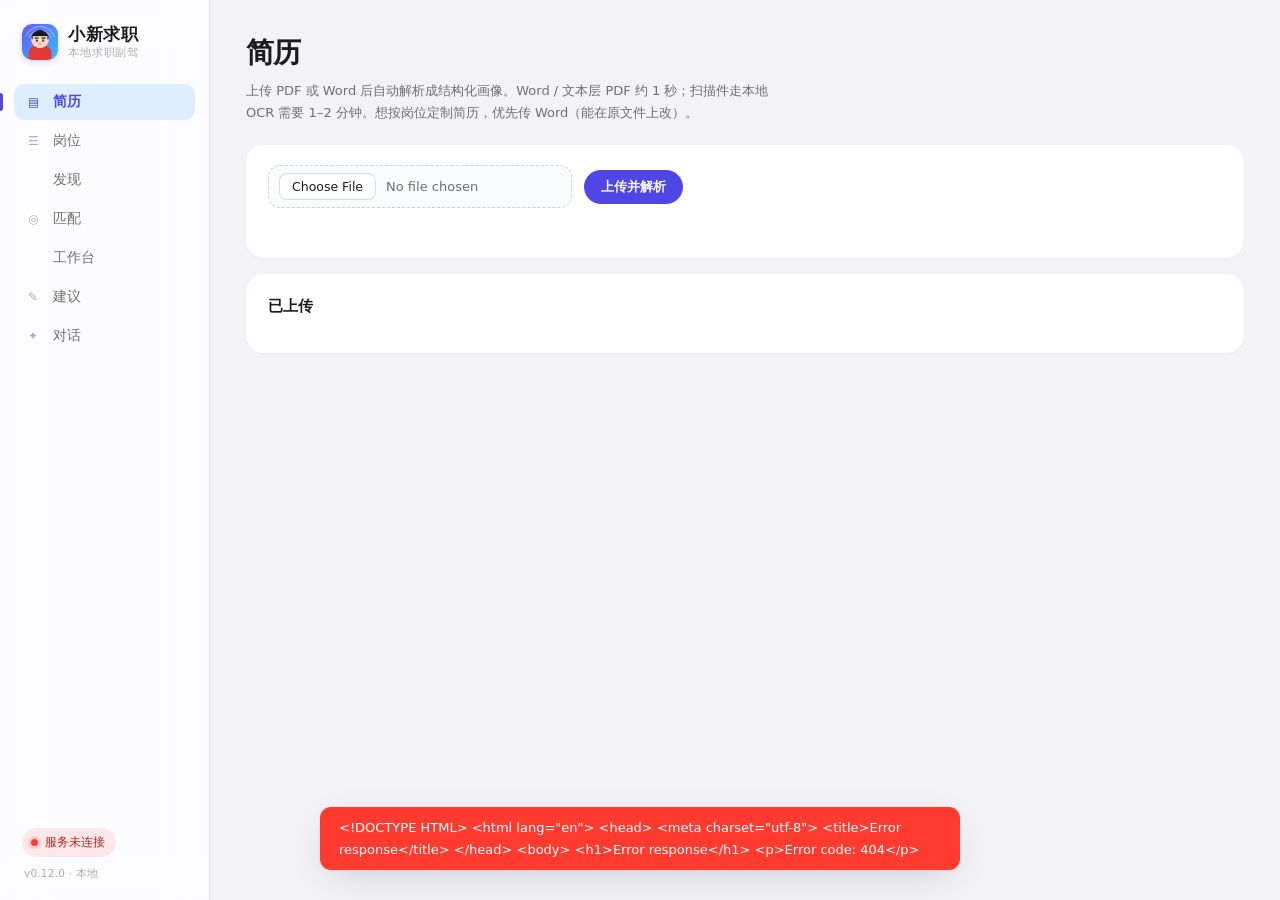
==== commit c2cdcac9: "feat: 改名「小新求职」，图标换成小新形象 按用户要求换成蜡笔小新，不再用上一版的原创角色。  图标（scripts/make_brand.py 重画）     - 黑发盖住头顶、额头大面积露出、" ====
--- a/backend/static/index.html
+++ b/backend/static/index.html
@@ -3,9 +3,9 @@
 <head>
 <meta charset="utf-8">
 <meta name="viewport" content="width=device-width, initial-scale=1">
-<title>岗哨 · 本地求职副驾</title>
+<title>小新求职 · 本地求职副驾</title>
 <link rel="icon" href="./logo96.png" type="image/png">
-<link rel="stylesheet" href="./style.css?v=20261026d">
+<link rel="stylesheet" href="./style.css?v=20261026e">
 </head>
 <body>
 
@@ -13,9 +13,9 @@
 
   <aside class="sidebar">
     <div class="brand">
-      <img class="brand-logo" src="./logo96.png" alt="岗哨" width="36" height="36">
+      <img class="brand-logo" src="./logo96.png" alt="小新求职" width="36" height="36">
       <span class="brand-name">
-        <span class="brand-text">岗哨</span>
+        <span class="brand-text">小新求职</span>
         <span class="brand-sub">本地求职副驾</span>
       </span>
     </div>
@@ -324,6 +324,6 @@
 </div>
 
 <div class="toast" id="toast"></div>
-<script src="./app.js?v=20261026d"></script>
+<script src="./app.js?v=20261026e"></script>
 </body>
 </html>
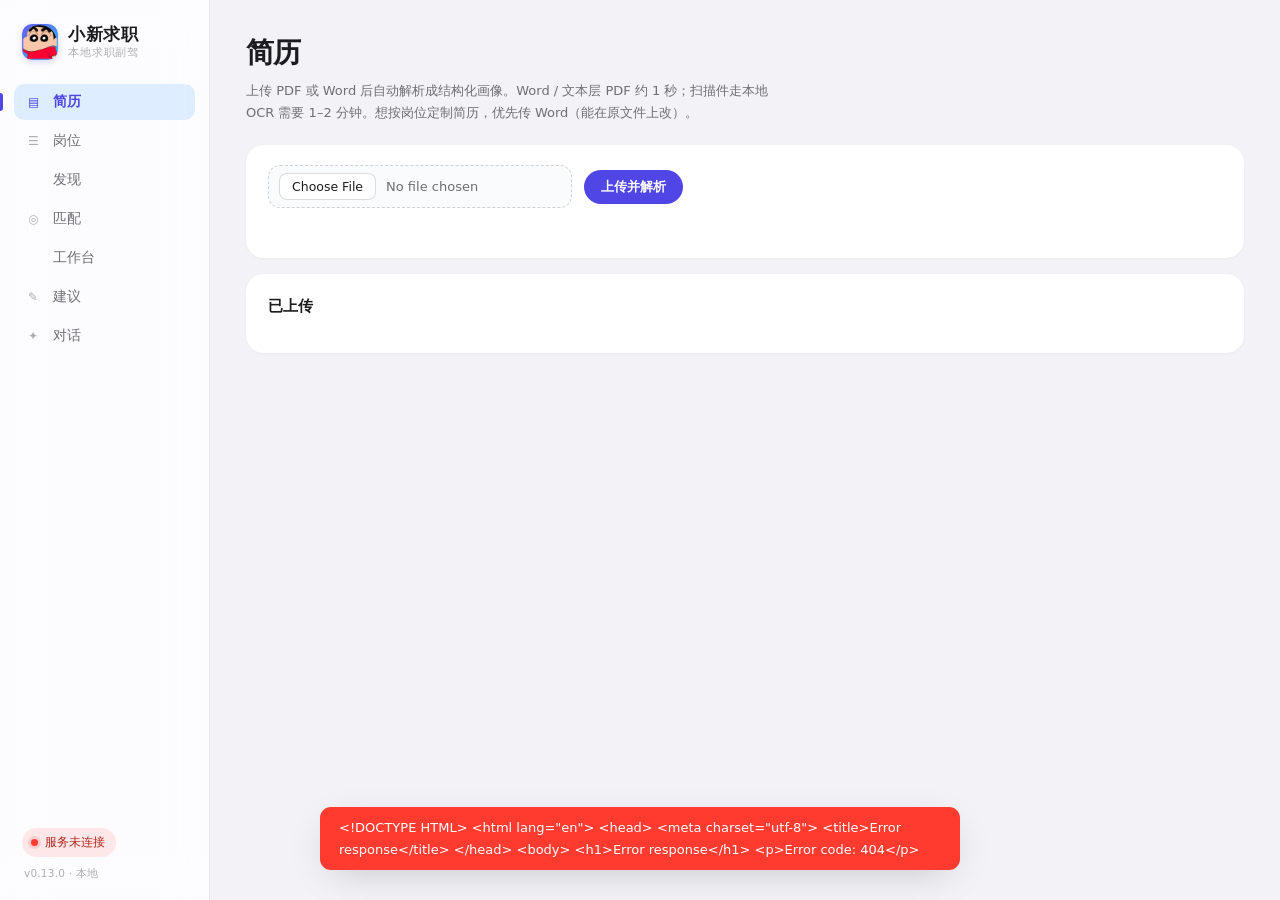
==== commit 5f94b24e: "feat: 图标换成小新立绘原图 用户提供了 assets/brand/shinchan.png，直接用它做图标，不再用手绘近似。  合成方式（scripts/make_brand.py 重写）   " ====
--- a/backend/static/index.html
+++ b/backend/static/index.html
@@ -5,7 +5,7 @@
 <meta name="viewport" content="width=device-width, initial-scale=1">
 <title>小新求职 · 本地求职副驾</title>
 <link rel="icon" href="./logo96.png" type="image/png">
-<link rel="stylesheet" href="./style.css?v=20261026e">
+<link rel="stylesheet" href="./style.css?v=20261026f">
 </head>
 <body>
 
@@ -324,6 +324,6 @@
 </div>
 
 <div class="toast" id="toast"></div>
-<script src="./app.js?v=20261026e"></script>
+<script src="./app.js?v=20261026f"></script>
 </body>
 </html>
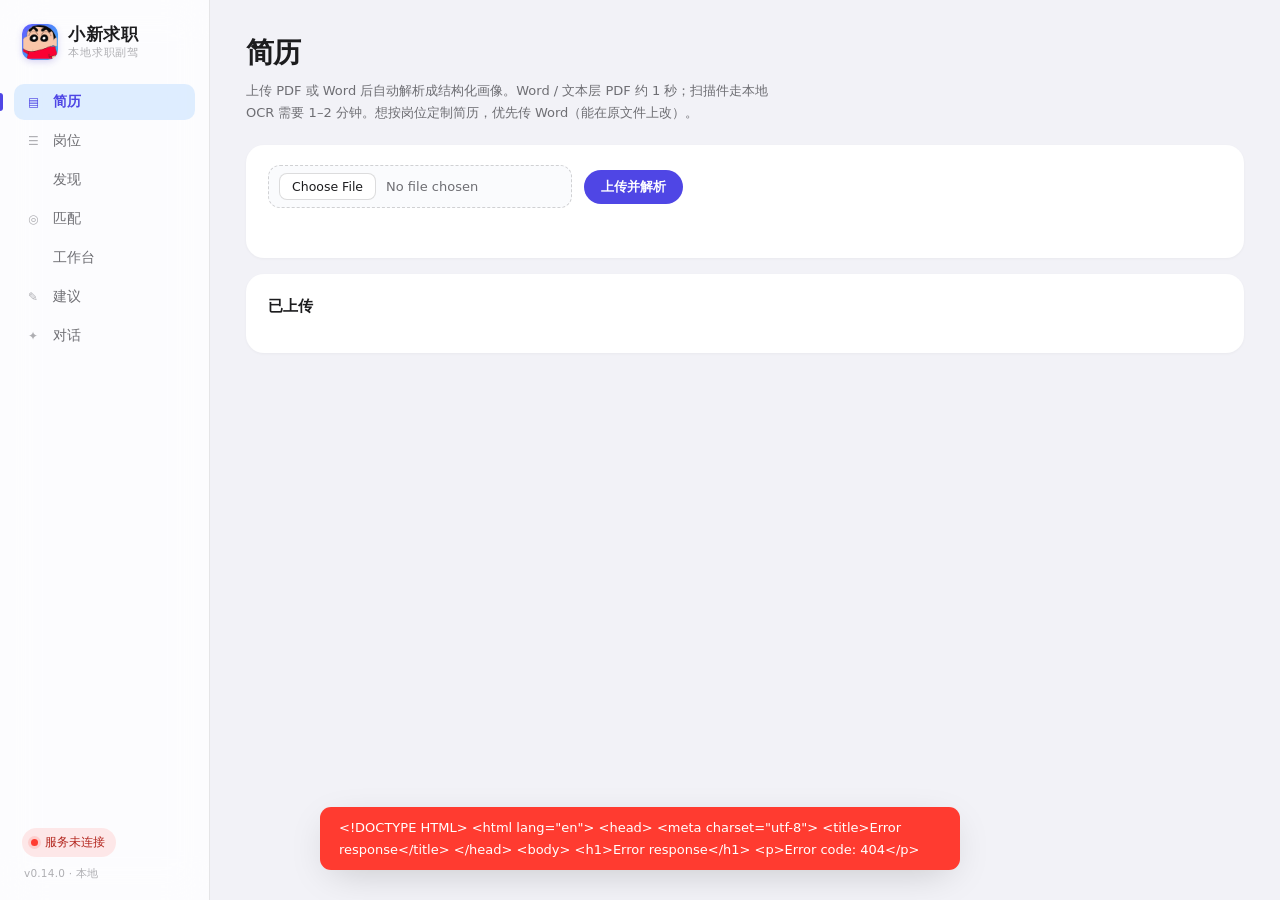
==== commit 40c31a7f: "feat: 借鉴 ai-job-search 的四件事 —— JD 闸门 / 导出自检 / 页数建议 / 结果校准 调研了 github.com/ai-job-search-dev/ai-job-se" ====
--- a/backend/static/index.html
+++ b/backend/static/index.html
@@ -5,7 +5,7 @@
 <meta name="viewport" content="width=device-width, initial-scale=1">
 <title>小新求职 · 本地求职副驾</title>
 <link rel="icon" href="./logo96.png" type="image/png">
-<link rel="stylesheet" href="./style.css?v=20261026f">
+<link rel="stylesheet" href="./style.css?v=20261029a">
 </head>
 <body>
 
@@ -150,6 +150,15 @@
         <div class="list" id="radar-list"><div class="empty">加载中…</div></div>
       </div>
 
+      <div class="panel" id="radar-after-panel">
+        <div class="panel-head">
+          <h2>投递之后</h2>
+          <span class="count" id="radar-after-count"></span>
+        </div>
+        <div id="radar-followups"><div class="empty">加载中…</div></div>
+        <div id="radar-calibration"></div>
+      </div>
+
       <div class="panel">
         <div class="panel-head">
           <h2>筛选口径</h2>
@@ -324,6 +333,6 @@
 </div>
 
 <div class="toast" id="toast"></div>
-<script src="./app.js?v=20261026f"></script>
+<script src="./app.js?v=20261029a"></script>
 </body>
 </html>
--- a/backend/static/style.css
+++ b/backend/static/style.css
@@ -1468,3 +1468,154 @@
   background: #ececf1;
   color: var(--text);
 }
+
+/* ---------- JD 完整性提示 ----------
+   这条提示只出现在真的检出问题时。措辞刻意不用"风险""中毒"这类词：
+   绝大多数情况是编辑器插进来的零宽字符，让用户以为被攻击了只会制造焦虑。
+   真正该提醒的是"这里有一行话是写给模型看的"，所以把原文引用出来。 */
+.jd-warn {
+  margin-top: 8px;
+  padding: 7px 11px;
+  border-radius: 8px;
+  border-left: 3px solid var(--warn);
+  background: var(--warn-weak);
+  font-size: 12px;
+  color: #8a5200;
+  line-height: 1.6;
+}
+.jd-warn-quote {
+  margin-top: 4px;
+  color: #a35f00;
+  font-size: 11.5px;
+  word-break: break-all;
+}
+
+/* ---------- 导出文件自检 ---------- */
+.ats-box {
+  margin: 12px 0 4px;
+  padding: 12px 14px;
+  border-radius: var(--radius-s);
+  border: 1px solid var(--line);
+  background: #fbfbfd;
+}
+.ats-box.warn { border-color: #f0d9a8; background: #fffdf7; }
+.ats-box.bad { border-color: #f3c2bd; background: #fffafa; }
+
+.ats-head {
+  display: flex;
+  align-items: baseline;
+  gap: 10px;
+  font-size: 12.5px;
+  color: var(--muted);
+  margin-bottom: 8px;
+}
+.ats-head b { font-size: 13px; color: var(--text); font-weight: 650; }
+
+.ats-list { list-style: none; margin: 0; padding: 0; }
+.ats-row {
+  display: flex;
+  align-items: baseline;
+  gap: 8px;
+  padding: 4px 0;
+  font-size: 12.5px;
+  line-height: 1.6;
+  border-top: 1px solid rgba(0, 0, 0, .04);
+}
+.ats-row:first-child { border-top: 0; }
+.ats-row b { flex: none; font-weight: 600; color: var(--text); }
+.ats-detail { color: var(--muted); }
+
+/* 状态用窄色块而不是勾叉图标：勾叉在 12px 下看不清，还会和技能 chip 混淆 */
+.ats-tag {
+  flex: none;
+  min-width: 34px;
+  text-align: center;
+  font-size: 10.5px;
+  padding: 1px 6px;
+  border-radius: 5px;
+  background: #f1f2f5;
+  color: var(--faint);
+}
+.ats-tag.ok { background: var(--ok-weak); color: #1c7a3d; }
+.ats-tag.warn { background: var(--warn-weak); color: #a35f00; }
+.ats-tag.bad { background: var(--danger-weak); color: #b3261e; }
+
+.ats-note {
+  margin: 8px 0 0;
+  font-size: 11.5px;
+  color: var(--faint);
+  line-height: 1.6;
+}
+
+.ats-cut { margin-top: 10px; padding-top: 10px; border-top: 1px dashed var(--line-strong); }
+.ats-cut-note { margin: 4px 0 8px; font-size: 11.5px; color: var(--faint); line-height: 1.6; }
+.ats-cut-row { display: flex; gap: 9px; padding: 5px 0; font-size: 12.5px; line-height: 1.55; }
+.ats-cut-idx {
+  flex: none;
+  width: 18px; height: 18px;
+  border-radius: 50%;
+  background: #ececf1;
+  color: var(--muted);
+  font-size: 11px;
+  display: grid; place-items: center;
+  margin-top: 1px;
+}
+.ats-cut-text { color: var(--text); }
+.ats-cut-why { color: var(--faint); font-size: 11.5px; margin-top: 2px; }
+
+/* ---------- 投递之后 ---------- */
+.follow-list { display: flex; flex-direction: column; }
+.follow-row {
+  display: flex;
+  align-items: center;
+  gap: 12px;
+  padding: 10px 0;
+  border-top: 1px solid var(--line);
+}
+.follow-row:first-child { border-top: 0; padding-top: 0; }
+.follow-main { flex: 1; min-width: 0; }
+.follow-title { font-size: 13.5px; font-weight: 600; }
+.follow-meta { font-size: 12px; color: var(--muted); margin-top: 3px; line-height: 1.5; }
+.follow-meta b { color: var(--text); font-variant-numeric: tabular-nums; }
+
+.cal-box {
+  margin-top: 14px;
+  padding: 12px 14px;
+  border-radius: var(--radius-s);
+  border: 1px solid var(--line);
+  background: #fbfbfd;
+}
+.cal-box.bad { border-color: #f3c2bd; background: #fffafa; }
+.cal-head {
+  display: flex;
+  align-items: baseline;
+  gap: 10px;
+  font-size: 12.5px;
+  color: var(--muted);
+  margin-bottom: 10px;
+}
+.cal-head b { font-size: 13px; color: var(--text); font-weight: 650; }
+
+/* 横条代替百分比数字：十几家样本下的"33%"会让人误以为精确，
+   条越长越多是能直接看出来的，读不出精确感 */
+.cal-row { display: flex; align-items: center; gap: 10px; padding: 3px 0; font-size: 12.5px; }
+.cal-label { flex: none; width: 68px; color: var(--muted); }
+.cal-bar {
+  flex: 1;
+  height: 6px;
+  border-radius: 3px;
+  background: #ecedf2;
+  overflow: hidden;
+}
+.cal-bar i { display: block; height: 100%; background: var(--primary-grad); border-radius: 3px; }
+.cal-num { flex: none; width: 106px; text-align: right; color: var(--faint); font-size: 11.5px; }
+
+.cal-verdict { margin: 10px 0 0; font-size: 12.5px; line-height: 1.7; color: var(--text); }
+.cal-verdict.bad { color: #b3261e; }
+.cal-verdict.ok { color: #1c7a3d; }
+.cal-note { margin: 6px 0 0; font-size: 11.5px; color: var(--faint); line-height: 1.6; }
+
+@media (max-width: 720px) {
+  .cal-num { width: 84px; }
+  .ats-row { flex-wrap: wrap; }
+}
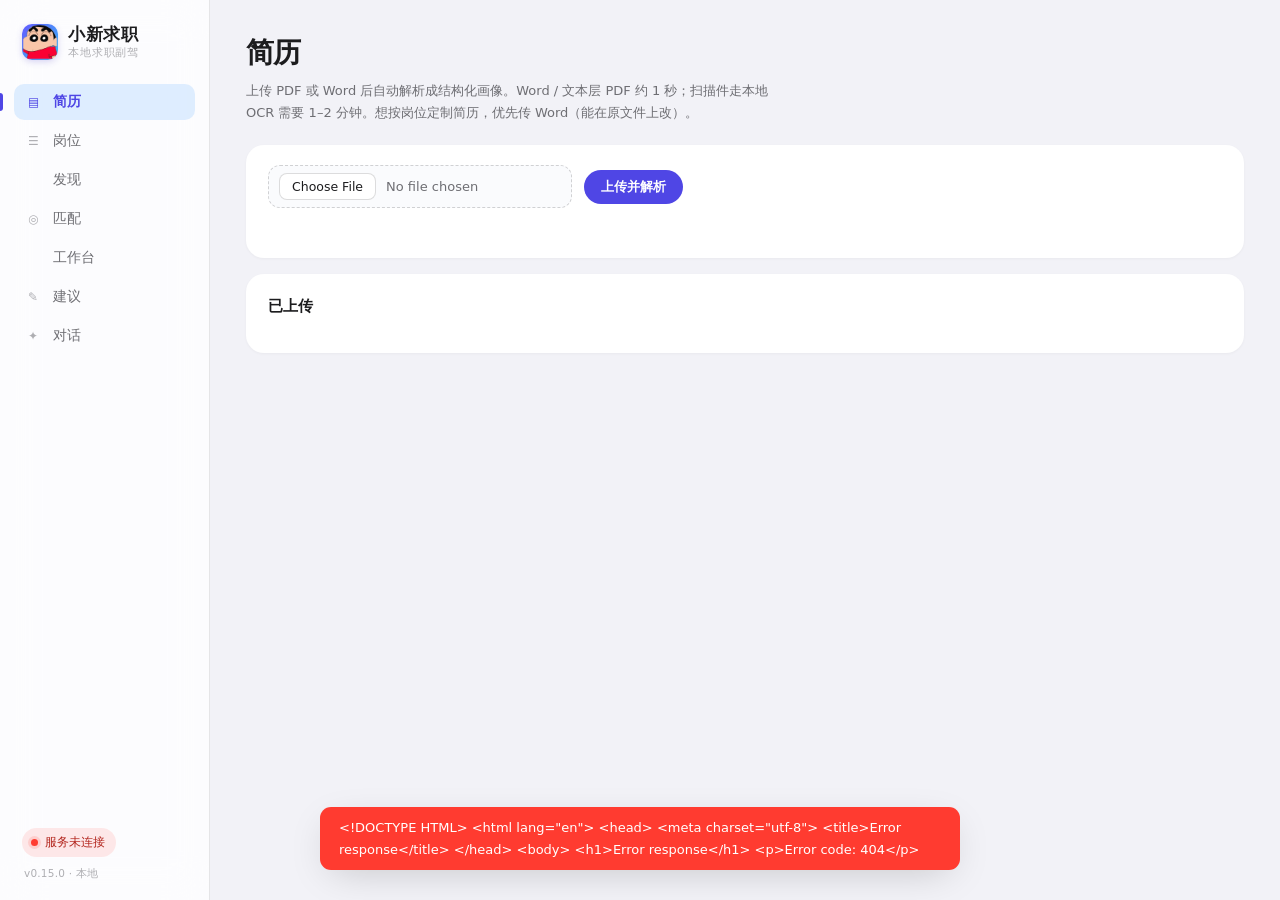
==== commit 9622a6f4: "feat: 方向全不匹配时，回复主体改为「差什么、补什么」 用户的输出逻辑要求：说「找产品实习」而召回里能投的是 0 时， 不能把 Java 岗当主角推上来。正确顺序是：      1. 第一句直说：" ====
--- a/backend/static/index.html
+++ b/backend/static/index.html
@@ -5,7 +5,7 @@
 <meta name="viewport" content="width=device-width, initial-scale=1">
 <title>小新求职 · 本地求职副驾</title>
 <link rel="icon" href="./logo96.png" type="image/png">
-<link rel="stylesheet" href="./style.css?v=20261029a">
+<link rel="stylesheet" href="./style.css?v=20261029c">
 </head>
 <body>
 
@@ -333,6 +333,6 @@
 </div>
 
 <div class="toast" id="toast"></div>
-<script src="./app.js?v=20261029a"></script>
+<script src="./app.js?v=20261029c"></script>
 </body>
 </html>
--- a/backend/static/style.css
+++ b/backend/static/style.css
@@ -1619,3 +1619,11 @@
   .cal-num { width: 84px; }
   .ats-row { flex-wrap: wrap; }
 }
+
+/* 对话里「方向对但投不进」的卡片：整卡降透明度 + 红点边。
+   它不该和能投的岗位长得一样 —— 视觉上一致，用户就会去投 */
+.chat-job.blocked {
+  opacity: .78;
+  border-left: 3px solid var(--danger);
+  padding-left: 10px;
+}
